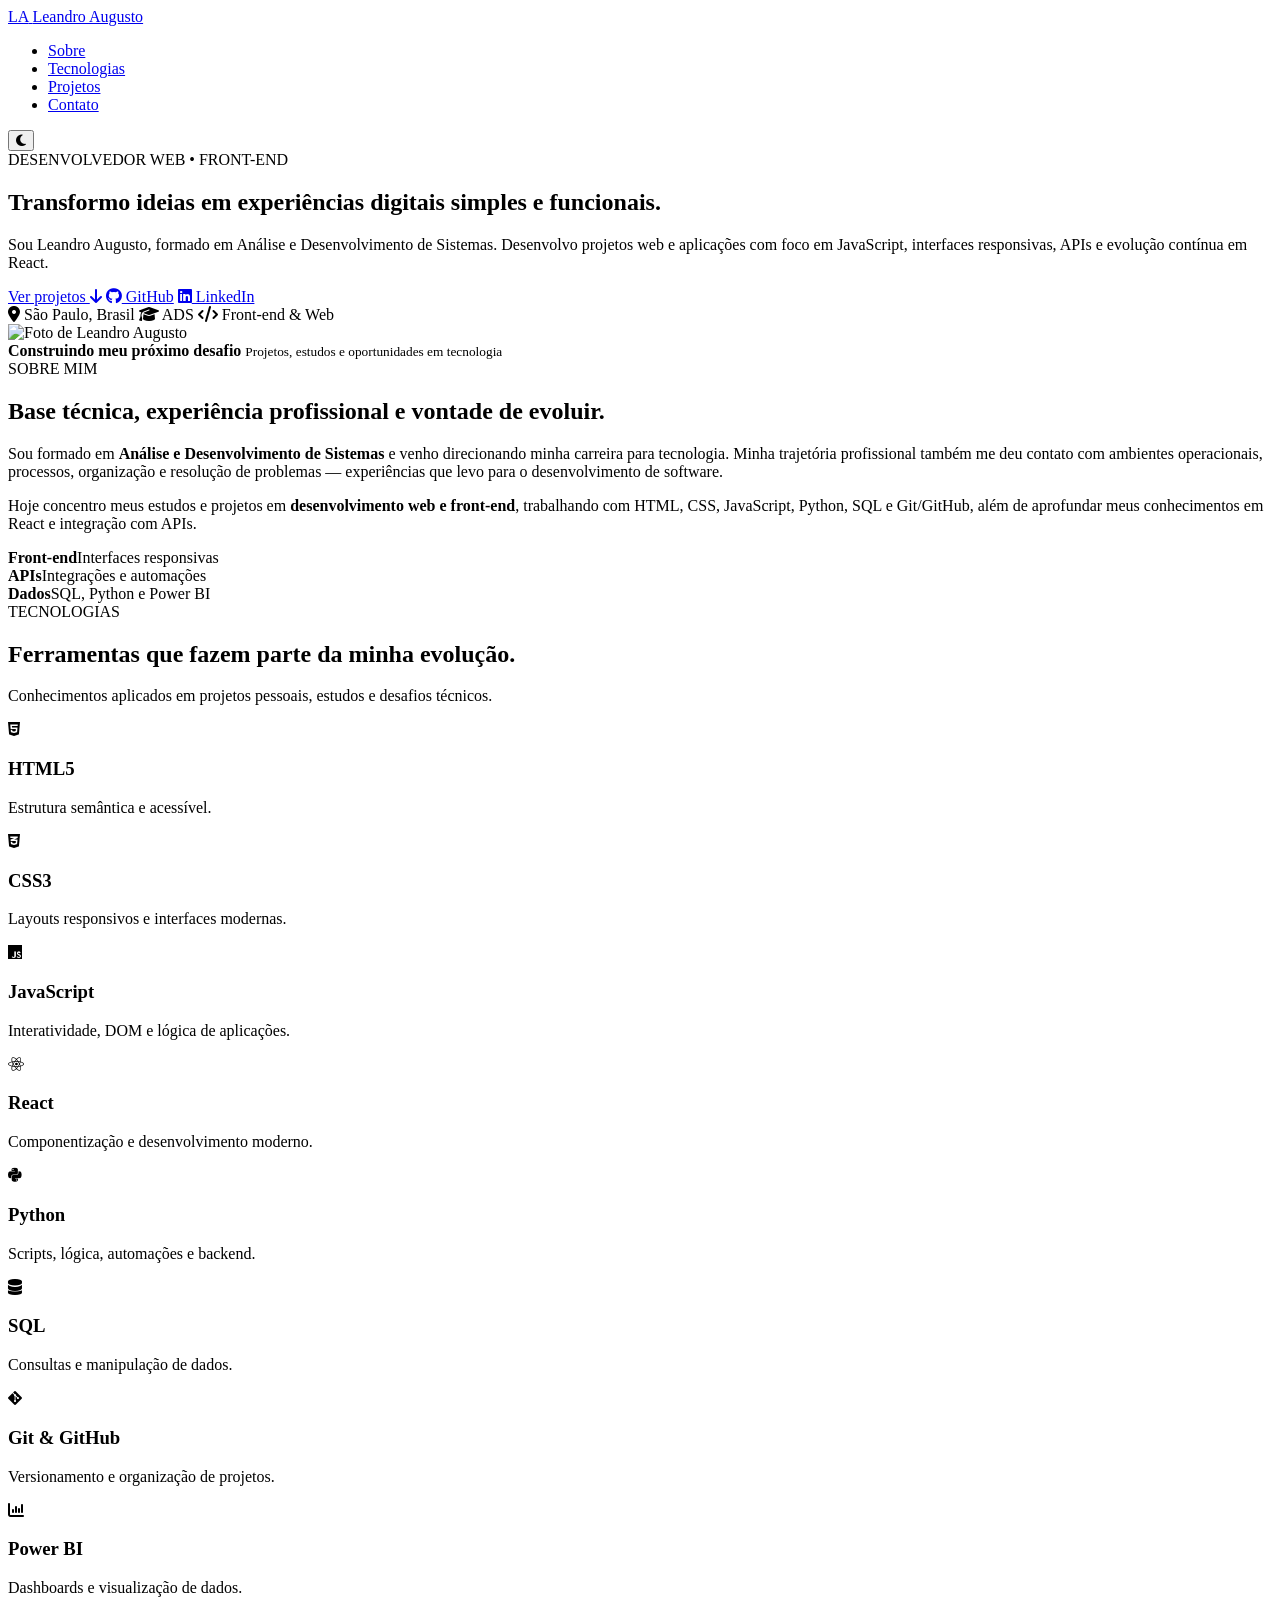
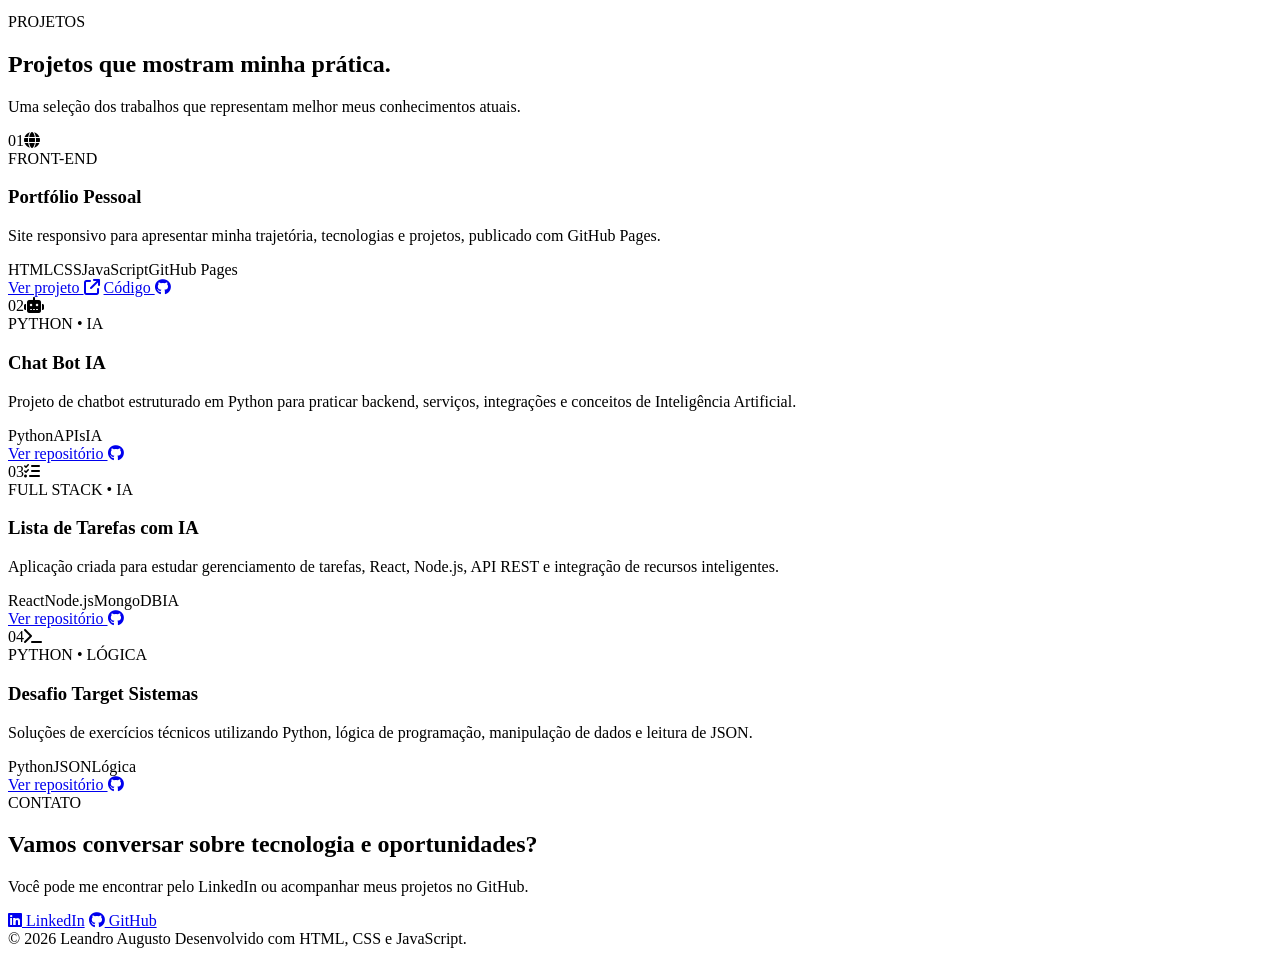
==== index.html @ dee114a9 "feat: moderniza estrutura do portfolio" ====
<!DOCTYPE html>
<html lang="pt-BR">
<head>
    <meta charset="UTF-8">
    <meta name="viewport" content="width=device-width, initial-scale=1.0">
    <meta name="description" content="Portfólio de Leandro Augusto, desenvolvedor web com foco em Front-end, JavaScript, React, Python e SQL.">
    <title>Leandro Augusto | Desenvolvedor Front-end</title>
    <link rel="preconnect" href="https://fonts.googleapis.com">
    <link rel="preconnect" href="https://fonts.gstatic.com" crossorigin>
    <link href="https://fonts.googleapis.com/css2?family=Inter:wght@400;500;600;700;800&display=swap" rel="stylesheet">
    <link rel="stylesheet" href="https://cdnjs.cloudflare.com/ajax/libs/font-awesome/6.5.2/css/all.min.css">
    <link rel="stylesheet" href="css/style.css">
</head>
<body>
    <header class="site-header">
        <div class="container nav-container">
            <a class="brand" href="#inicio" aria-label="Ir para o início">
                <span class="brand-mark">LA</span>
                <span>Leandro Augusto</span>
            </a>

            <nav aria-label="Navegação principal">
                <ul class="nav-links">
                    <li><a href="#sobre">Sobre</a></li>
                    <li><a href="#skills">Tecnologias</a></li>
                    <li><a href="#projetos">Projetos</a></li>
                    <li><a href="#contato">Contato</a></li>
                </ul>
            </nav>

            <button id="theme-toggle" class="icon-button" aria-label="Alternar tema">
                <i class="fa-solid fa-moon"></i>
            </button>
        </div>
    </header>

    <main>
        <section id="inicio" class="hero section">
            <div class="container hero-grid">
                <div class="hero-copy reveal">
                    <span class="eyebrow">DESENVOLVEDOR WEB • FRONT-END</span>
                    <h1>Transformo ideias em <span>experiências digitais</span> simples e funcionais.</h1>
                    <p class="hero-description">
                        Sou Leandro Augusto, formado em Análise e Desenvolvimento de Sistemas. Desenvolvo projetos web e aplicações com foco em JavaScript, interfaces responsivas, APIs e evolução contínua em React.
                    </p>

                    <div class="hero-actions">
                        <a class="btn btn-primary" href="#projetos">Ver projetos <i class="fa-solid fa-arrow-down"></i></a>
                        <a class="btn btn-secondary" href="https://github.com/Lehguto12" target="_blank" rel="noopener noreferrer"><i class="fa-brands fa-github"></i> GitHub</a>
                        <a class="btn btn-secondary" href="https://www.linkedin.com/in/leandro-augusto-lml1027" target="_blank" rel="noopener noreferrer"><i class="fa-brands fa-linkedin"></i> LinkedIn</a>
                    </div>

                    <div class="hero-meta">
                        <span><i class="fa-solid fa-location-dot"></i> São Paulo, Brasil</span>
                        <span><i class="fa-solid fa-graduation-cap"></i> ADS</span>
                        <span><i class="fa-solid fa-code"></i> Front-end & Web</span>
                    </div>
                </div>

                <div class="hero-visual reveal">
                    <div class="profile-shell">
                        <img src="images/Perfil 2.jpg" alt="Foto de Leandro Augusto" class="profile-photo">
                        <div class="status-card">
                            <span class="status-dot"></span>
                            <div>
                                <strong>Construindo meu próximo desafio</strong>
                                <small>Projetos, estudos e oportunidades em tecnologia</small>
                            </div>
                        </div>
                    </div>
                </div>
            </div>
        </section>

        <section id="sobre" class="section section-soft">
            <div class="container about-grid">
                <div class="section-heading reveal">
                    <span class="eyebrow">SOBRE MIM</span>
                    <h2>Base técnica, experiência profissional e vontade de evoluir.</h2>
                </div>
                <div class="about-copy reveal">
                    <p>
                        Sou formado em <strong>Análise e Desenvolvimento de Sistemas</strong> e venho direcionando minha carreira para tecnologia. Minha trajetória profissional também me deu contato com ambientes operacionais, processos, organização e resolução de problemas — experiências que levo para o desenvolvimento de software.
                    </p>
                    <p>
                        Hoje concentro meus estudos e projetos em <strong>desenvolvimento web e front-end</strong>, trabalhando com HTML, CSS, JavaScript, Python, SQL e Git/GitHub, além de aprofundar meus conhecimentos em React e integração com APIs.
                    </p>
                    <div class="about-highlights">
                        <div><strong>Front-end</strong><span>Interfaces responsivas</span></div>
                        <div><strong>APIs</strong><span>Integrações e automações</span></div>
                        <div><strong>Dados</strong><span>SQL, Python e Power BI</span></div>
                    </div>
                </div>
            </div>
        </section>

        <section id="skills" class="section">
            <div class="container">
                <div class="section-heading centered reveal">
                    <span class="eyebrow">TECNOLOGIAS</span>
                    <h2>Ferramentas que fazem parte da minha evolução.</h2>
                    <p>Conhecimentos aplicados em projetos pessoais, estudos e desafios técnicos.</p>
                </div>

                <div class="skills-grid">
                    <article class="skill-card reveal"><i class="fa-brands fa-html5"></i><h3>HTML5</h3><p>Estrutura semântica e acessível.</p></article>
                    <article class="skill-card reveal"><i class="fa-brands fa-css3-alt"></i><h3>CSS3</h3><p>Layouts responsivos e interfaces modernas.</p></article>
                    <article class="skill-card reveal"><i class="fa-brands fa-js"></i><h3>JavaScript</h3><p>Interatividade, DOM e lógica de aplicações.</p></article>
                    <article class="skill-card reveal"><i class="fa-brands fa-react"></i><h3>React</h3><p>Componentização e desenvolvimento moderno.</p></article>
                    <article class="skill-card reveal"><i class="fa-brands fa-python"></i><h3>Python</h3><p>Scripts, lógica, automações e backend.</p></article>
                    <article class="skill-card reveal"><i class="fa-solid fa-database"></i><h3>SQL</h3><p>Consultas e manipulação de dados.</p></article>
                    <article class="skill-card reveal"><i class="fa-brands fa-git-alt"></i><h3>Git & GitHub</h3><p>Versionamento e organização de projetos.</p></article>
                    <article class="skill-card reveal"><i class="fa-solid fa-chart-column"></i><h3>Power BI</h3><p>Dashboards e visualização de dados.</p></article>
                </div>
            </div>
        </section>

        <section id="projetos" class="section section-soft">
            <div class="container">
                <div class="section-heading reveal">
                    <span class="eyebrow">PROJETOS</span>
                    <h2>Projetos que mostram minha prática.</h2>
                    <p>Uma seleção dos trabalhos que representam melhor meus conhecimentos atuais.</p>
                </div>

                <div class="projects-grid">
                    <article class="project-card featured reveal">
                        <div class="project-topline"><span>01</span><i class="fa-solid fa-globe"></i></div>
                        <div class="project-body">
                            <span class="project-type">FRONT-END</span>
                            <h3>Portfólio Pessoal</h3>
                            <p>Site responsivo para apresentar minha trajetória, tecnologias e projetos, publicado com GitHub Pages.</p>
                            <div class="tags"><span>HTML</span><span>CSS</span><span>JavaScript</span><span>GitHub Pages</span></div>
                            <div class="project-links">
                                <a href="https://lehguto12.github.io/" target="_blank" rel="noopener noreferrer">Ver projeto <i class="fa-solid fa-arrow-up-right-from-square"></i></a>
                                <a href="https://github.com/Lehguto12/lehguto12.github.io" target="_blank" rel="noopener noreferrer">Código <i class="fa-brands fa-github"></i></a>
                            </div>
                        </div>
                    </article>

                    <article class="project-card reveal">
                        <div class="project-topline"><span>02</span><i class="fa-solid fa-robot"></i></div>
                        <div class="project-body">
                            <span class="project-type">PYTHON • IA</span>
                            <h3>Chat Bot IA</h3>
                            <p>Projeto de chatbot estruturado em Python para praticar backend, serviços, integrações e conceitos de Inteligência Artificial.</p>
                            <div class="tags"><span>Python</span><span>APIs</span><span>IA</span></div>
                            <div class="project-links">
                                <a href="https://github.com/Lehguto12/Chat-Bot-IA" target="_blank" rel="noopener noreferrer">Ver repositório <i class="fa-brands fa-github"></i></a>
                            </div>
                        </div>
                    </article>

                    <article class="project-card reveal">
                        <div class="project-topline"><span>03</span><i class="fa-solid fa-list-check"></i></div>
                        <div class="project-body">
                            <span class="project-type">FULL STACK • IA</span>
                            <h3>Lista de Tarefas com IA</h3>
                            <p>Aplicação criada para estudar gerenciamento de tarefas, React, Node.js, API REST e integração de recursos inteligentes.</p>
                            <div class="tags"><span>React</span><span>Node.js</span><span>MongoDB</span><span>IA</span></div>
                            <div class="project-links">
                                <a href="https://github.com/Lehguto12/Lista-de-tarefas-IA" target="_blank" rel="noopener noreferrer">Ver repositório <i class="fa-brands fa-github"></i></a>
                            </div>
                        </div>
                    </article>

                    <article class="project-card reveal">
                        <div class="project-topline"><span>04</span><i class="fa-solid fa-terminal"></i></div>
                        <div class="project-body">
                            <span class="project-type">PYTHON • LÓGICA</span>
                            <h3>Desafio Target Sistemas</h3>
                            <p>Soluções de exercícios técnicos utilizando Python, lógica de programação, manipulação de dados e leitura de JSON.</p>
                            <div class="tags"><span>Python</span><span>JSON</span><span>Lógica</span></div>
                            <div class="project-links">
                                <a href="https://github.com/Lehguto12/Target-Sistemas" target="_blank" rel="noopener noreferrer">Ver repositório <i class="fa-brands fa-github"></i></a>
                            </div>
                        </div>
                    </article>
                </div>
            </div>
        </section>

        <section id="contato" class="section contact-section">
            <div class="container contact-card reveal">
                <div>
                    <span class="eyebrow">CONTATO</span>
                    <h2>Vamos conversar sobre tecnologia e oportunidades?</h2>
                    <p>Você pode me encontrar pelo LinkedIn ou acompanhar meus projetos no GitHub.</p>
                </div>
                <div class="contact-actions">
                    <a class="btn btn-primary" href="https://www.linkedin.com/in/leandro-augusto-lml1027" target="_blank" rel="noopener noreferrer"><i class="fa-brands fa-linkedin"></i> LinkedIn</a>
                    <a class="btn btn-secondary dark-border" href="https://github.com/Lehguto12" target="_blank" rel="noopener noreferrer"><i class="fa-brands fa-github"></i> GitHub</a>
                </div>
            </div>
        </section>
    </main>

    <footer>
        <div class="container footer-content">
            <span>© 2026 Leandro Augusto</span>
            <span>Desenvolvido com HTML, CSS e JavaScript.</span>
        </div>
    </footer>

    <script src="js/theme.js"></script>
    <script src="js/script.js"></script>
</body>
</html>
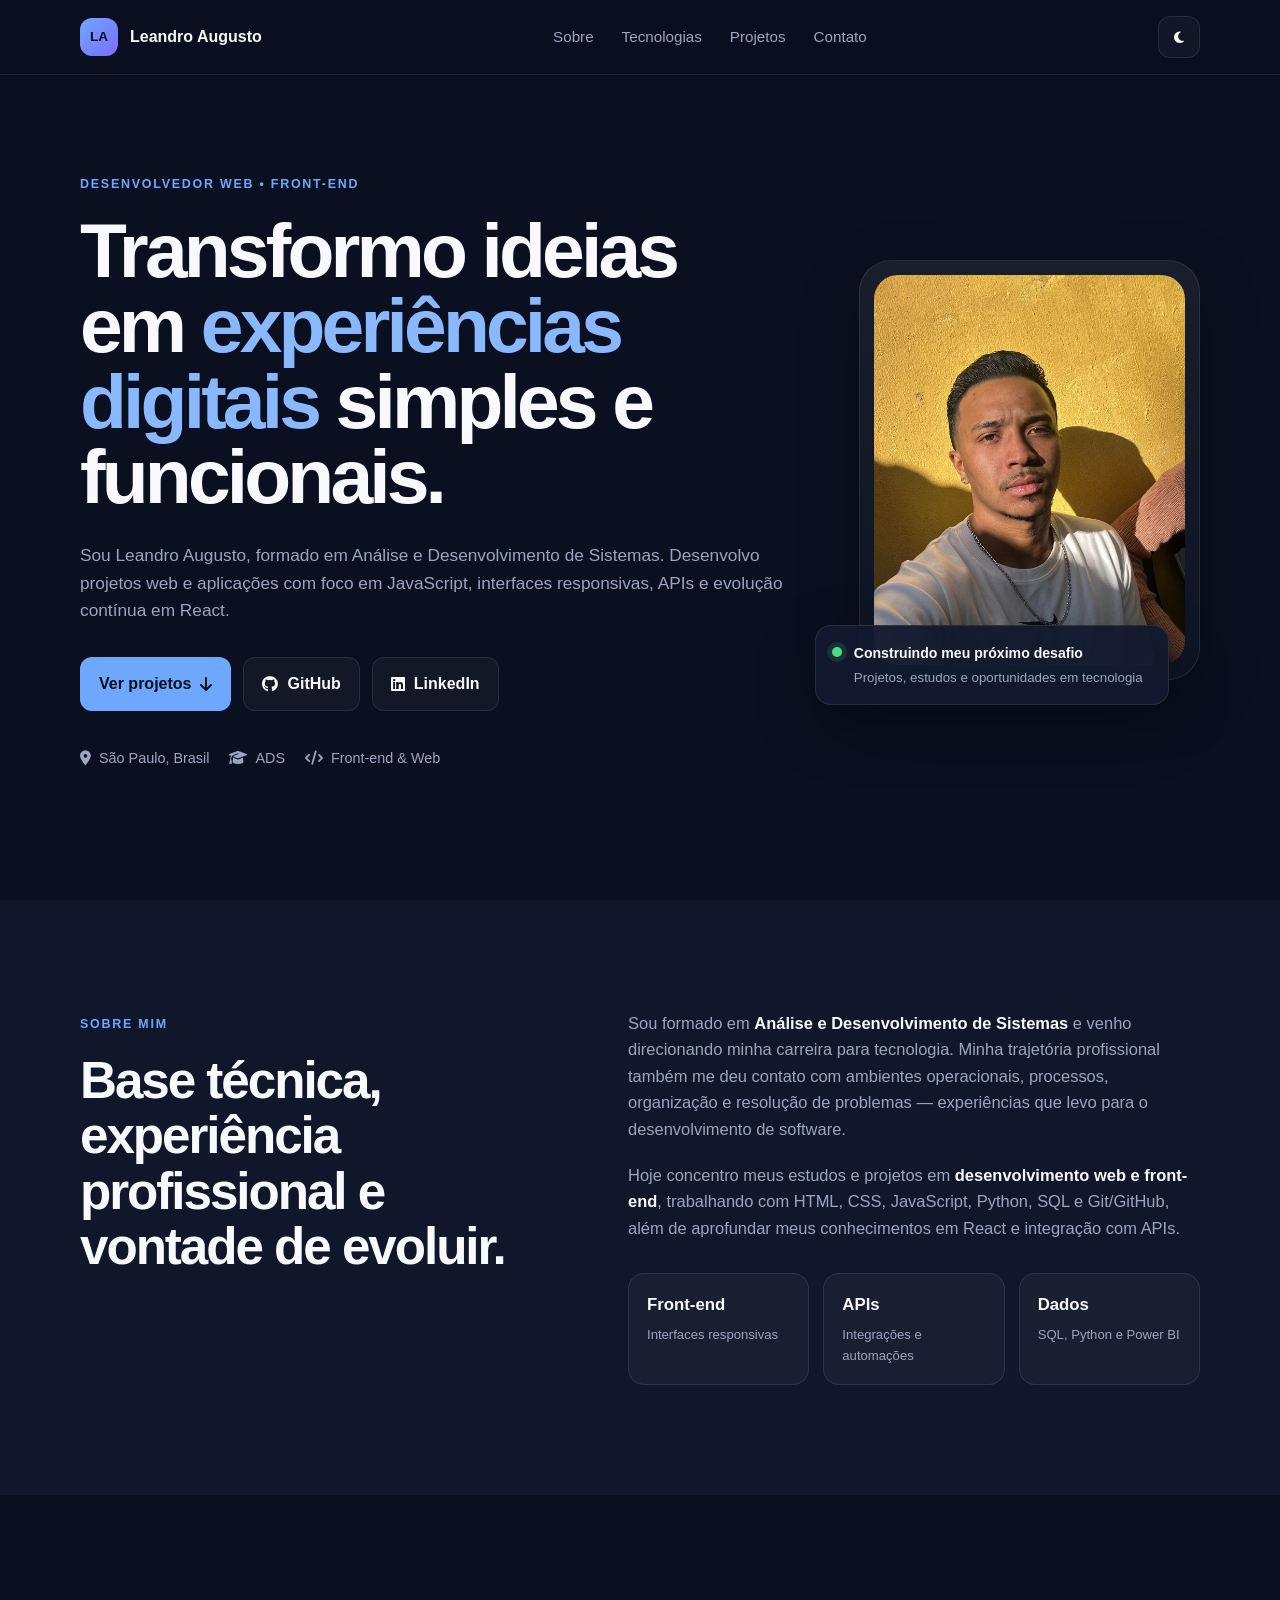
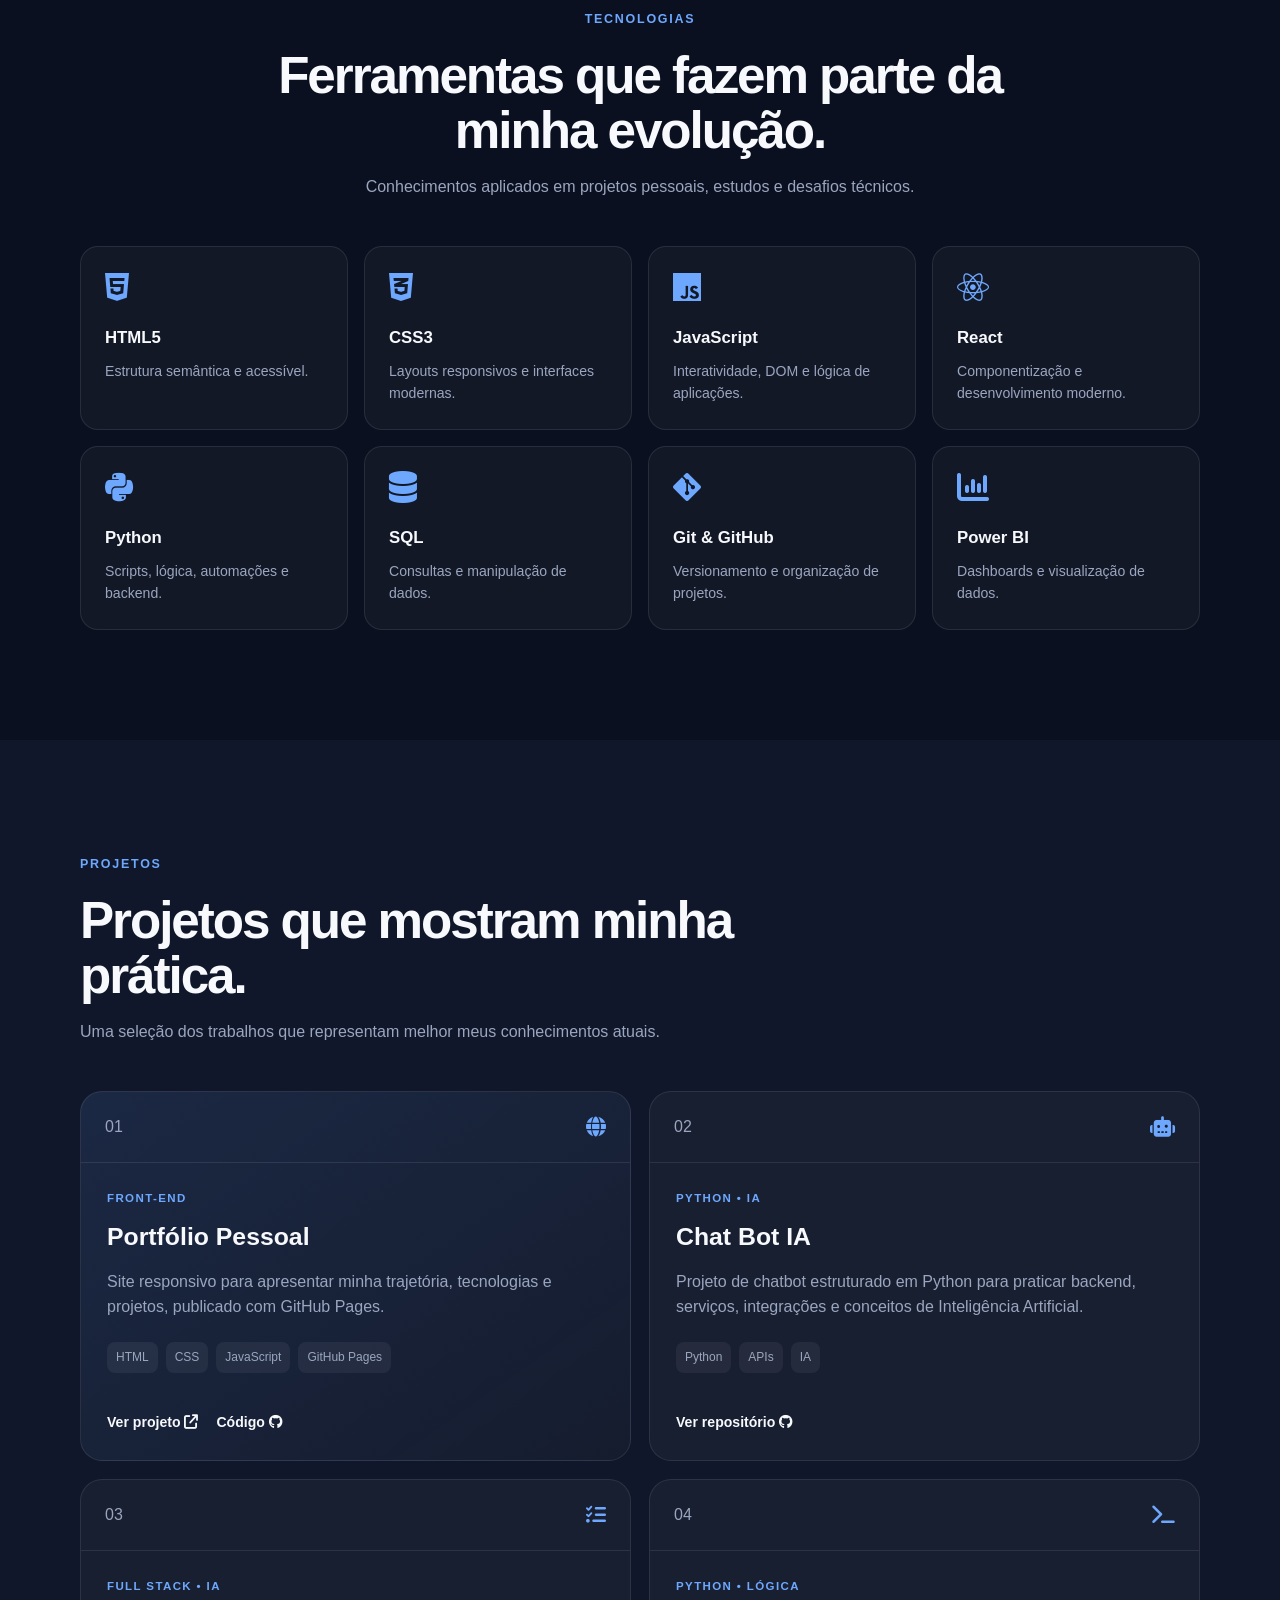
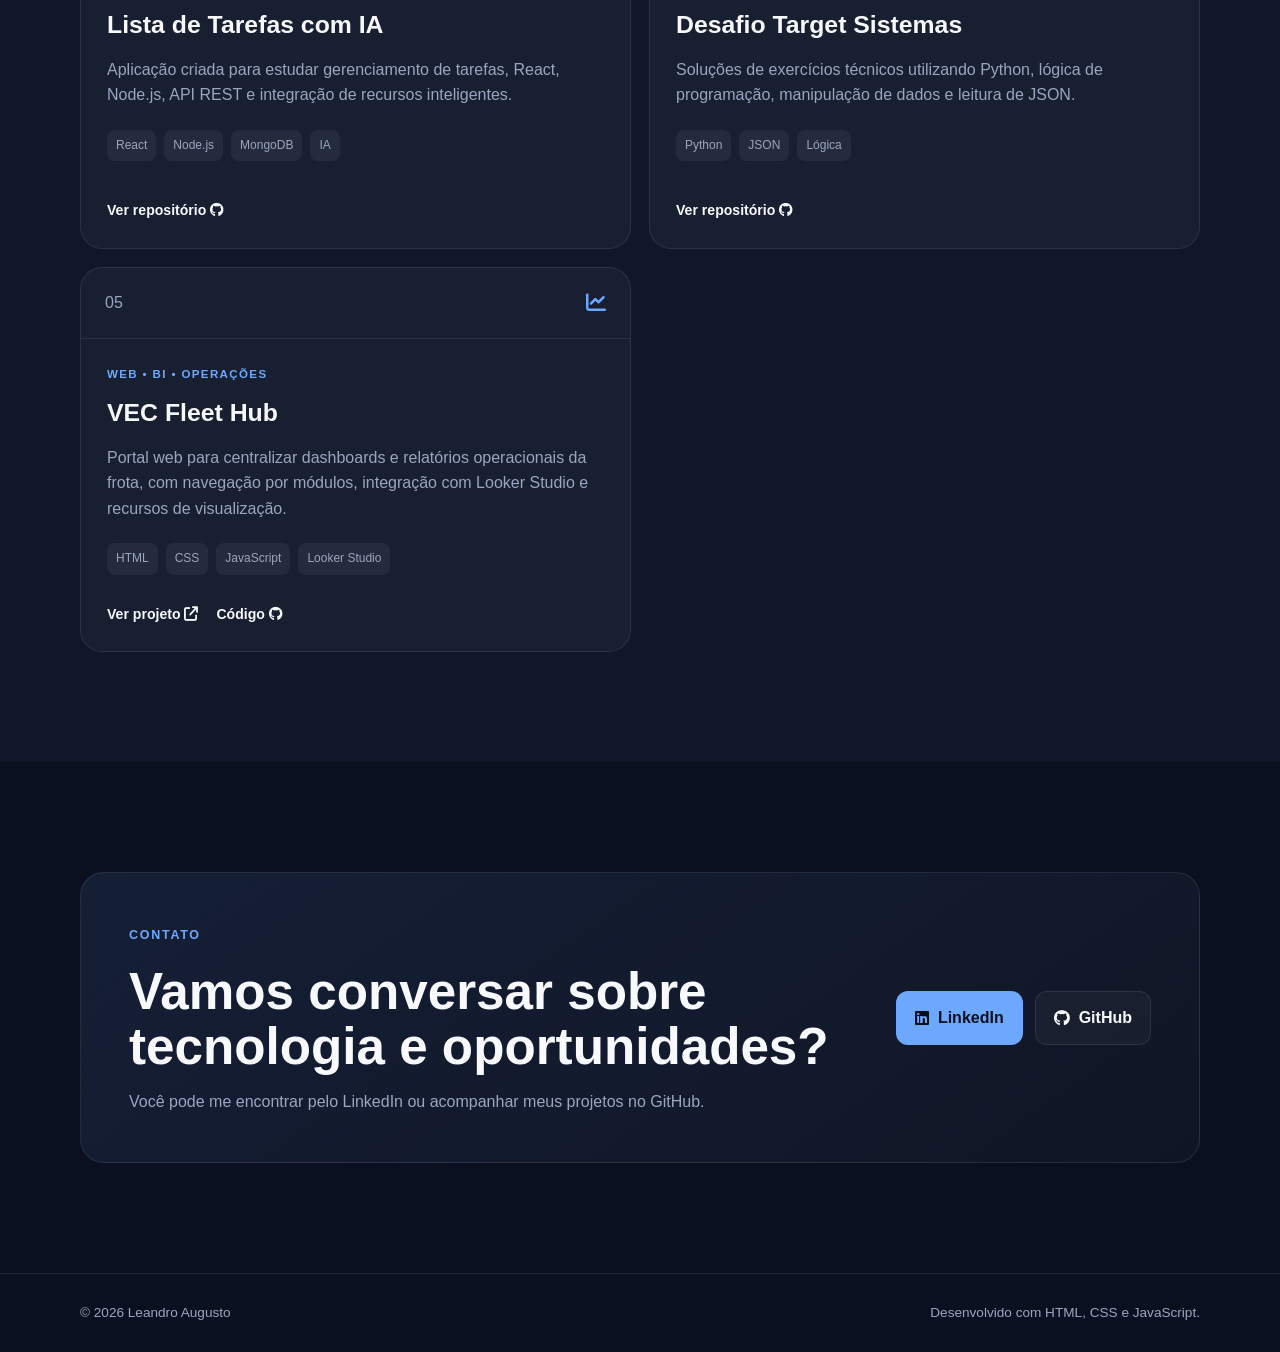
==== commit 1f7576bb: "Adicionar projeto VEC Fleet ao portfólio" ====
--- a/index.html
+++ b/index.html
@@ -176,6 +176,20 @@
                             </div>
                         </div>
                     </article>
+                                        <article class="project-card reveal">
+                        <div class="project-topline"><span>05</span><i class="fa-solid fa-chart-line"></i></div>
+                        <div class="project-body">
+                            <span class="project-type">WEB • BI • OPERAÇÕES</span>
+                            <h3>VEC Fleet Hub</h3>
+                            <p>Portal web para centralizar dashboards e relatórios operacionais da frota, com navegação por módulos, integração com Looker Studio e recursos de visualização.</p>
+                            <div class="tags"><span>HTML</span><span>CSS</span><span>JavaScript</span><span>Looker Studio</span></div>
+                            <div class="project-links">
+                                <a href="https://lehguto12.github.io/portal-vec-fleet/" target="_blank" rel="noopener noreferrer">Ver projeto <i class="fa-solid fa-arrow-up-right-from-square"></i></a>
+                                <a href="https://github.com/Lehguto12/portal-vec-fleet" target="_blank" rel="noopener noreferrer">Código <i class="fa-brands fa-github"></i></a>
+                            </div>
+                        </div>
+                    </article>
+
                 </div>
             </div>
         </section>
--- a/css/style.css
+++ b/css/style.css
@@ -0,0 +1,169 @@
+:root {
+    --bg: #0b1020;
+    --surface: #121a2f;
+    --surface-soft: #10172a;
+    --text: #f7f9fc;
+    --muted: #9aa6bf;
+    --line: rgba(255,255,255,.09);
+    --accent: #6ea8fe;
+    --accent-strong: #8ab8ff;
+    --card: rgba(255,255,255,.035);
+    --shadow: 0 20px 60px rgba(0,0,0,.28);
+}
+
+* { box-sizing: border-box; margin: 0; padding: 0; }
+html { scroll-behavior: smooth; }
+body {
+    font-family: 'Inter', sans-serif;
+    background: var(--bg);
+    color: var(--text);
+    line-height: 1.6;
+    transition: background .3s ease, color .3s ease;
+}
+a { color: inherit; }
+img { max-width: 100%; display: block; }
+.container { width: min(1120px, calc(100% - 40px)); margin: 0 auto; }
+.section { padding: 110px 0; }
+.section-soft { background: var(--surface-soft); }
+
+.site-header {
+    position: fixed;
+    inset: 0 0 auto 0;
+    z-index: 1000;
+    background: rgba(11,16,32,.72);
+    backdrop-filter: blur(18px);
+    border-bottom: 1px solid var(--line);
+}
+.nav-container { height: 74px; display: flex; align-items: center; justify-content: space-between; gap: 24px; }
+.brand { display: inline-flex; align-items: center; gap: 12px; text-decoration: none; font-weight: 700; }
+.brand-mark {
+    display: grid; place-items: center; width: 38px; height: 38px;
+    border-radius: 12px; background: linear-gradient(135deg, var(--accent), #7c6cff);
+    color: #08101d; font-size: .85rem; font-weight: 800;
+}
+.nav-links { list-style: none; display: flex; gap: 28px; }
+.nav-links a { text-decoration: none; color: var(--muted); font-size: .95rem; transition: color .2s ease; }
+.nav-links a:hover { color: var(--text); }
+.icon-button {
+    width: 42px; height: 42px; border-radius: 12px; border: 1px solid var(--line);
+    background: var(--card); color: var(--text); cursor: pointer;
+}
+
+.hero { min-height: 100vh; display: flex; align-items: center; padding-top: 150px; }
+.hero-grid { display: grid; grid-template-columns: 1.35fr .65fr; align-items: center; gap: 70px; }
+.eyebrow { display: inline-block; margin-bottom: 18px; color: var(--accent); font-size: .78rem; font-weight: 800; letter-spacing: .14em; }
+.hero h1 { font-size: clamp(3rem, 6vw, 5.6rem); line-height: .98; letter-spacing: -.05em; max-width: 850px; }
+.hero h1 span { color: var(--accent-strong); }
+.hero-description { max-width: 720px; margin-top: 28px; color: var(--muted); font-size: 1.08rem; }
+.hero-actions { display: flex; flex-wrap: wrap; gap: 12px; margin-top: 32px; }
+.btn {
+    display: inline-flex; align-items: center; justify-content: center; gap: 9px;
+    padding: 13px 18px; border-radius: 12px; text-decoration: none; font-weight: 700;
+    border: 1px solid transparent; transition: transform .2s ease, border-color .2s ease, background .2s ease;
+}
+.btn:hover { transform: translateY(-2px); }
+.btn-primary { background: var(--accent); color: #08101d; }
+.btn-secondary { background: var(--card); border-color: var(--line); color: var(--text); }
+.hero-meta { display: flex; flex-wrap: wrap; gap: 20px; margin-top: 36px; color: var(--muted); font-size: .9rem; }
+.hero-meta span { display: inline-flex; gap: 8px; align-items: center; }
+
+.profile-shell {
+    position: relative; max-width: 360px; margin-left: auto; padding: 14px;
+    border: 1px solid var(--line); border-radius: 32px; background: linear-gradient(180deg, rgba(255,255,255,.06), rgba(255,255,255,.02));
+    box-shadow: var(--shadow);
+}
+.profile-photo { width: 100%; aspect-ratio: 4/5; object-fit: cover; object-position: 50% 20%; border-radius: 24px; }
+.status-card {
+    position: absolute; left: -45px; right: 30px; bottom: -26px;
+    display: flex; align-items: flex-start; gap: 12px; padding: 16px;
+    border: 1px solid var(--line); border-radius: 16px; background: rgba(18,26,47,.95); box-shadow: var(--shadow);
+}
+.status-card strong { display: block; font-size: .88rem; }
+.status-card small { display: block; color: var(--muted); margin-top: 4px; line-height: 1.4; }
+.status-dot { width: 10px; height: 10px; flex: 0 0 10px; border-radius: 50%; background: #4ade80; margin-top: 5px; box-shadow: 0 0 0 5px rgba(74,222,128,.12); }
+
+.section-heading { max-width: 760px; margin-bottom: 46px; }
+.section-heading.centered { text-align: center; margin-inline: auto; }
+.section-heading h2 { font-size: clamp(2rem, 4vw, 3.5rem); line-height: 1.08; letter-spacing: -.04em; }
+.section-heading p { margin-top: 16px; color: var(--muted); }
+.about-grid { display: grid; grid-template-columns: .9fr 1.1fr; gap: 80px; }
+.about-copy p { color: var(--muted); font-size: 1.03rem; margin-bottom: 20px; }
+.about-copy strong { color: var(--text); }
+.about-highlights { display: grid; grid-template-columns: repeat(3,1fr); gap: 14px; margin-top: 32px; }
+.about-highlights div { padding: 18px; border: 1px solid var(--line); border-radius: 16px; background: var(--card); }
+.about-highlights strong { display: block; font-size: 1.05rem; }
+.about-highlights span { display: block; color: var(--muted); font-size: .82rem; margin-top: 5px; }
+
+.skills-grid { display: grid; grid-template-columns: repeat(4,1fr); gap: 16px; }
+.skill-card { padding: 24px; border: 1px solid var(--line); border-radius: 18px; background: var(--card); transition: transform .2s ease, border-color .2s ease; }
+.skill-card:hover { transform: translateY(-5px); border-color: rgba(110,168,254,.45); }
+.skill-card i { font-size: 2rem; color: var(--accent); margin-bottom: 22px; }
+.skill-card h3 { font-size: 1.05rem; }
+.skill-card p { color: var(--muted); font-size: .88rem; margin-top: 8px; }
+
+.projects-grid { display: grid; grid-template-columns: repeat(2,1fr); gap: 18px; }
+.project-card { border: 1px solid var(--line); border-radius: 22px; background: var(--card); overflow: hidden; min-height: 370px; display: flex; flex-direction: column; }
+.project-card.featured { background: linear-gradient(145deg, rgba(110,168,254,.12), rgba(255,255,255,.025)); }
+.project-topline { display: flex; justify-content: space-between; align-items: center; padding: 22px 24px; border-bottom: 1px solid var(--line); color: var(--muted); }
+.project-topline i { color: var(--accent); font-size: 1.25rem; }
+.project-body { padding: 26px; display: flex; flex-direction: column; flex: 1; }
+.project-type { color: var(--accent); font-size: .72rem; font-weight: 800; letter-spacing: .12em; }
+.project-card h3 { font-size: 1.55rem; margin-top: 10px; }
+.project-card p { color: var(--muted); margin-top: 12px; }
+.tags { display: flex; flex-wrap: wrap; gap: 8px; margin-top: 22px; }
+.tags span { padding: 6px 9px; border-radius: 8px; background: rgba(255,255,255,.055); color: var(--muted); font-size: .75rem; }
+.project-links { display: flex; gap: 18px; flex-wrap: wrap; margin-top: auto; padding-top: 28px; }
+.project-links a { text-decoration: none; font-size: .88rem; font-weight: 700; }
+.project-links a:hover { color: var(--accent); }
+
+.contact-card { display: flex; align-items: center; justify-content: space-between; gap: 40px; padding: 48px; border: 1px solid var(--line); border-radius: 24px; background: linear-gradient(145deg, rgba(110,168,254,.1), rgba(255,255,255,.025)); }
+.contact-card h2 { font-size: clamp(2rem, 4vw, 3.2rem); line-height: 1.08; max-width: 720px; }
+.contact-card p { color: var(--muted); margin-top: 14px; }
+.contact-actions { display: flex; gap: 12px; flex-wrap: wrap; flex: 0 0 auto; }
+.dark-border { border-color: var(--line); }
+footer { border-top: 1px solid var(--line); padding: 28px 0; color: var(--muted); font-size: .85rem; }
+.footer-content { display: flex; justify-content: space-between; gap: 20px; }
+
+.reveal { opacity: 0; transform: translateY(22px); transition: opacity .6s ease, transform .6s ease; }
+.reveal.visible { opacity: 1; transform: translateY(0); }
+
+body.light {
+    --bg: #f6f8fc;
+    --surface: #ffffff;
+    --surface-soft: #eef2f8;
+    --text: #0f172a;
+    --muted: #5b6474;
+    --line: rgba(15,23,42,.1);
+    --accent: #2563eb;
+    --accent-strong: #1d4ed8;
+    --card: rgba(255,255,255,.72);
+    --shadow: 0 20px 60px rgba(15,23,42,.12);
+}
+body.light .site-header { background: rgba(246,248,252,.82); }
+body.light .status-card { background: rgba(255,255,255,.96); }
+
+@media (max-width: 900px) {
+    .nav-links { display: none; }
+    .hero-grid, .about-grid { grid-template-columns: 1fr; }
+    .hero-visual { order: -1; }
+    .profile-shell { margin: 0; max-width: 300px; }
+    .status-card { left: 18px; right: -28px; }
+    .skills-grid { grid-template-columns: repeat(2,1fr); }
+    .projects-grid { grid-template-columns: 1fr; }
+    .contact-card { flex-direction: column; align-items: flex-start; }
+}
+
+@media (max-width: 600px) {
+    .container { width: min(100% - 28px, 1120px); }
+    .section { padding: 82px 0; }
+    .hero { padding-top: 120px; }
+    .hero h1 { font-size: 3rem; }
+    .brand span:last-child { display: none; }
+    .hero-actions .btn { width: 100%; }
+    .hero-meta { flex-direction: column; gap: 10px; }
+    .about-highlights, .skills-grid { grid-template-columns: 1fr; }
+    .contact-card { padding: 30px 22px; }
+    .contact-actions, .contact-actions .btn { width: 100%; }
+    .footer-content { flex-direction: column; }
+    .status-card { position: static; margin-top: 12px; }
+}
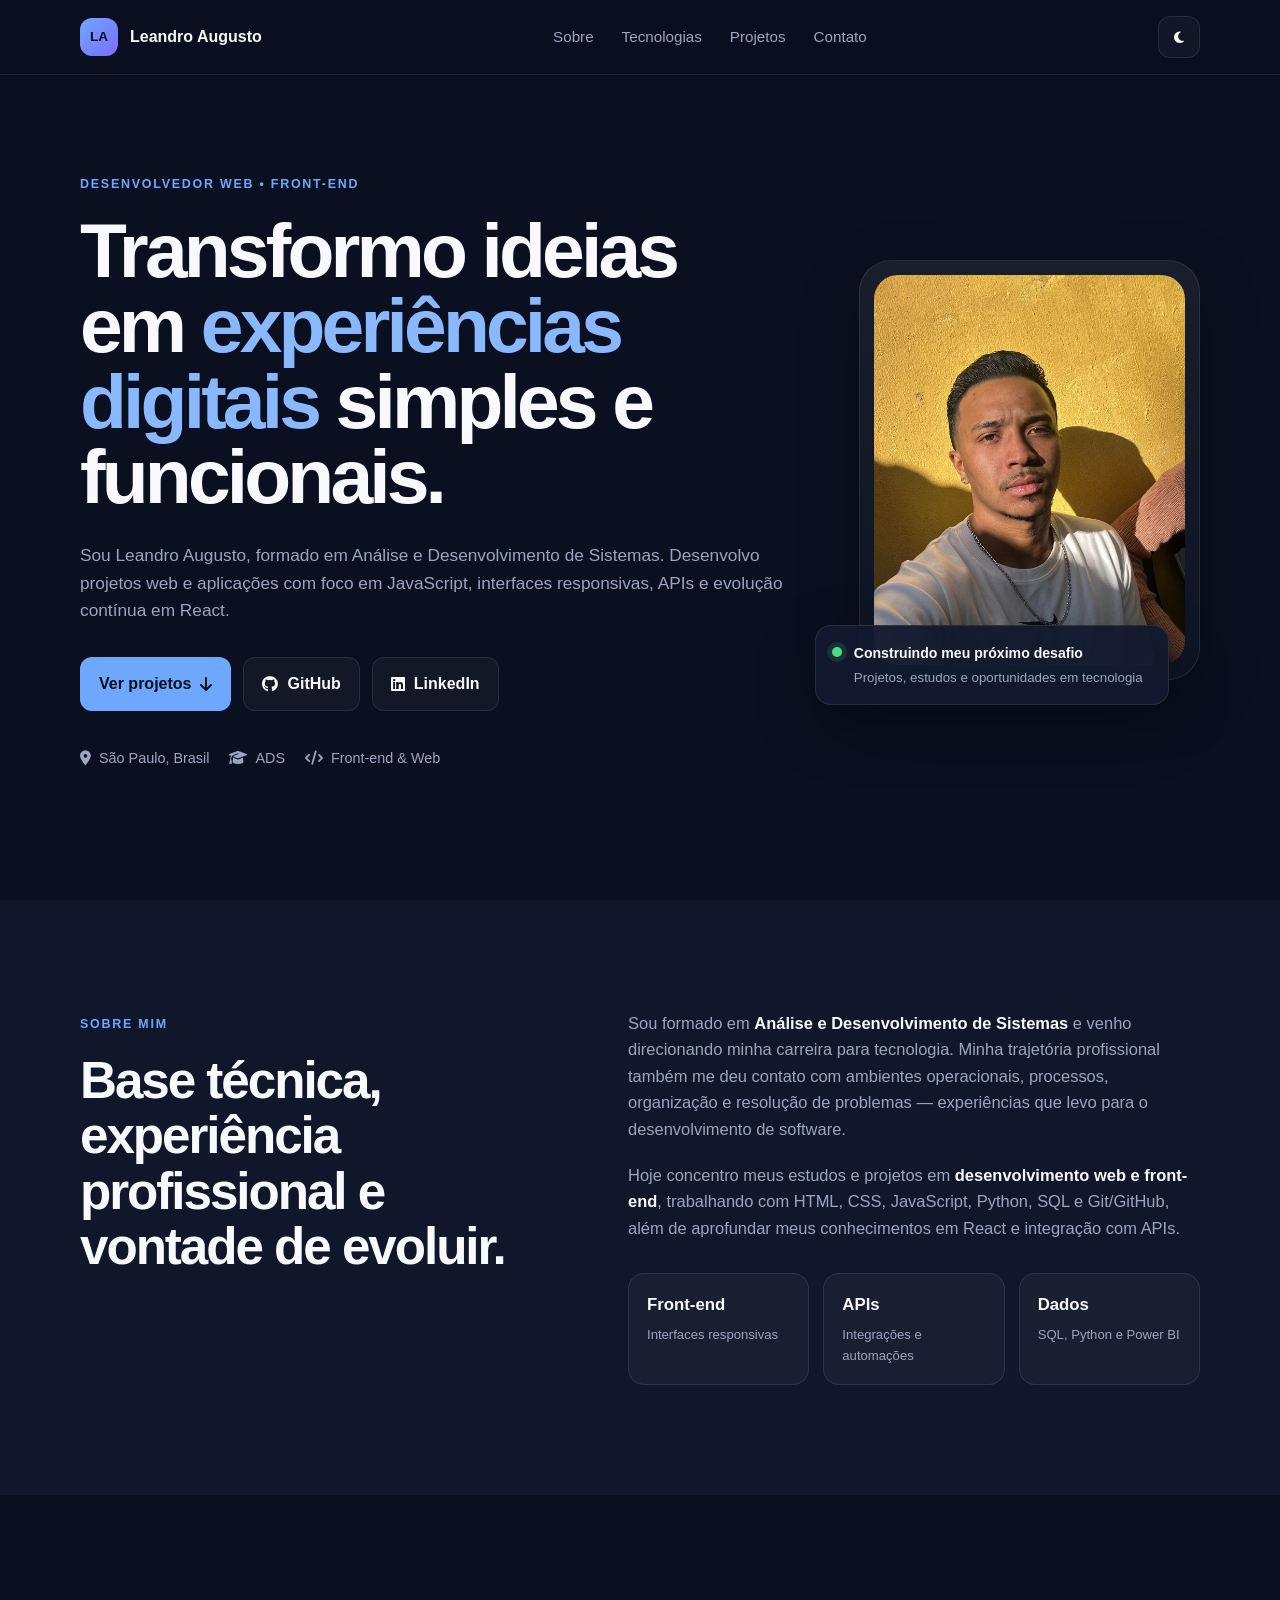
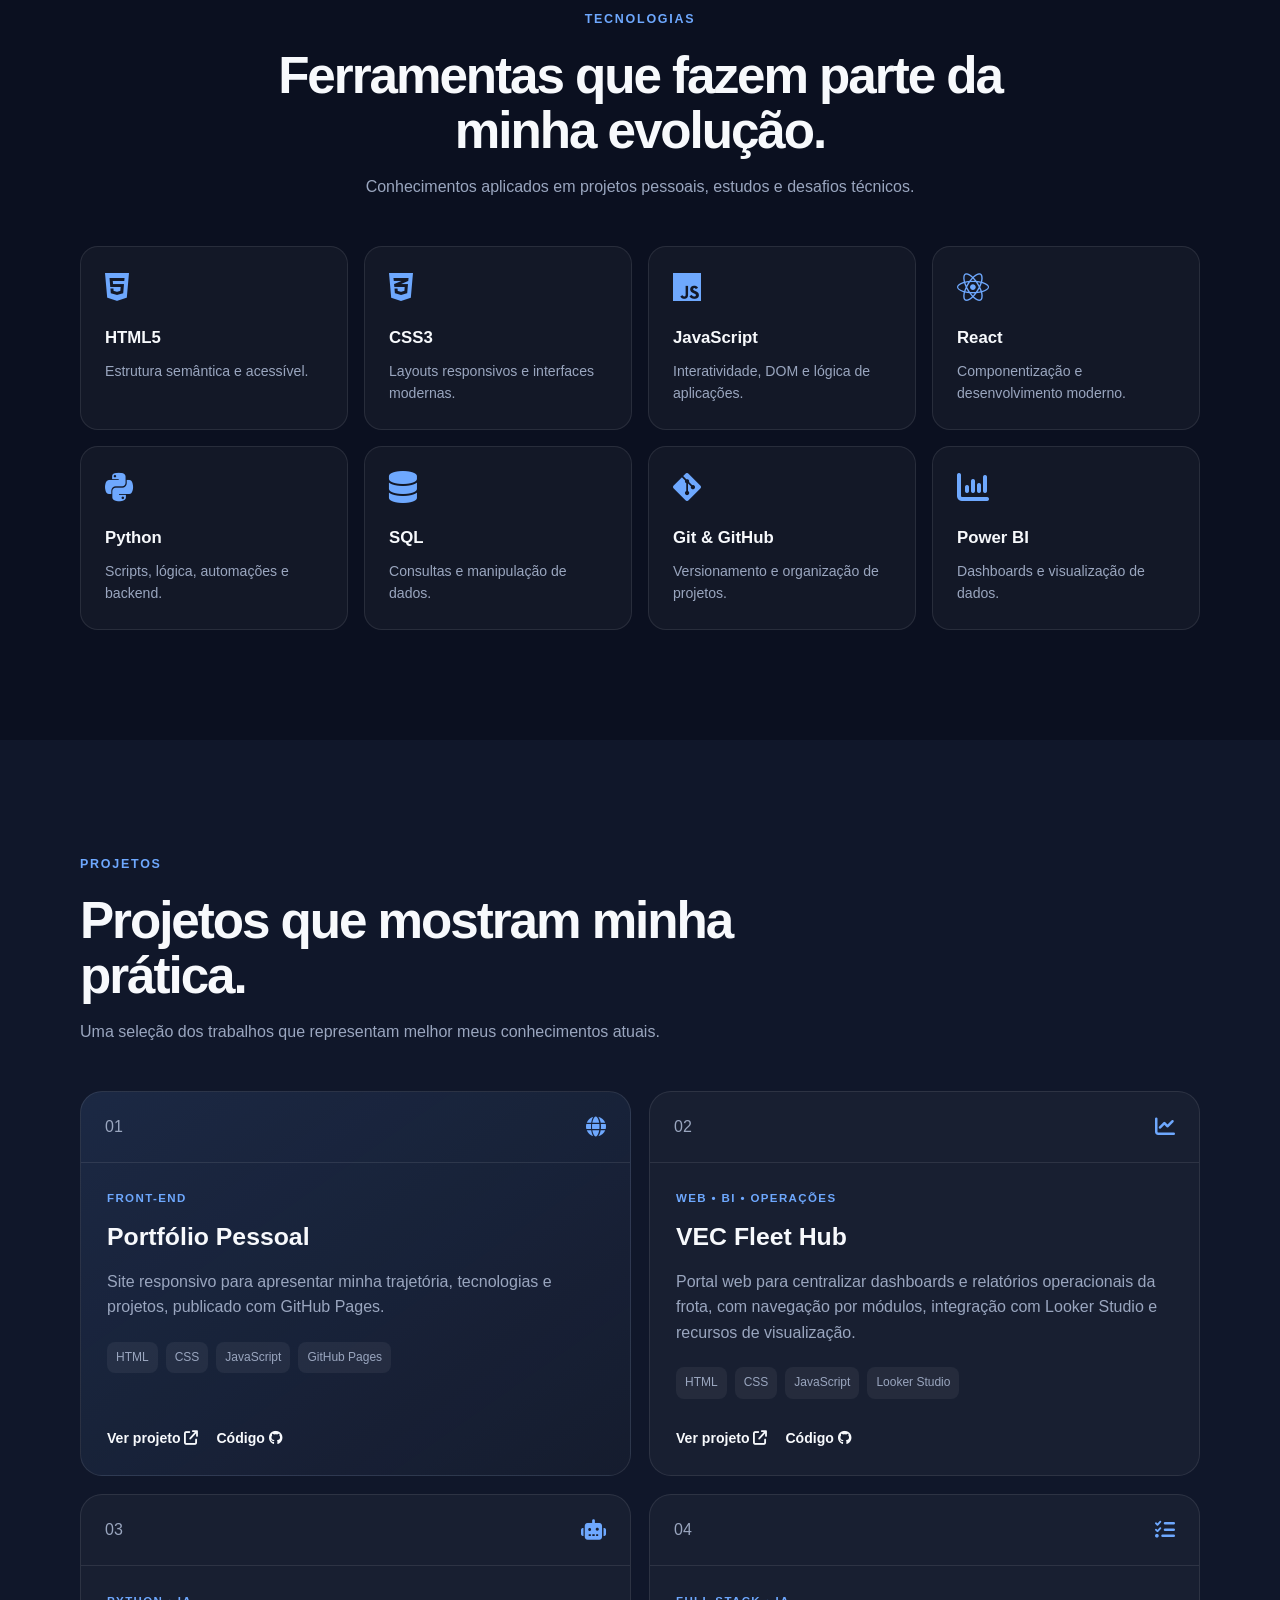
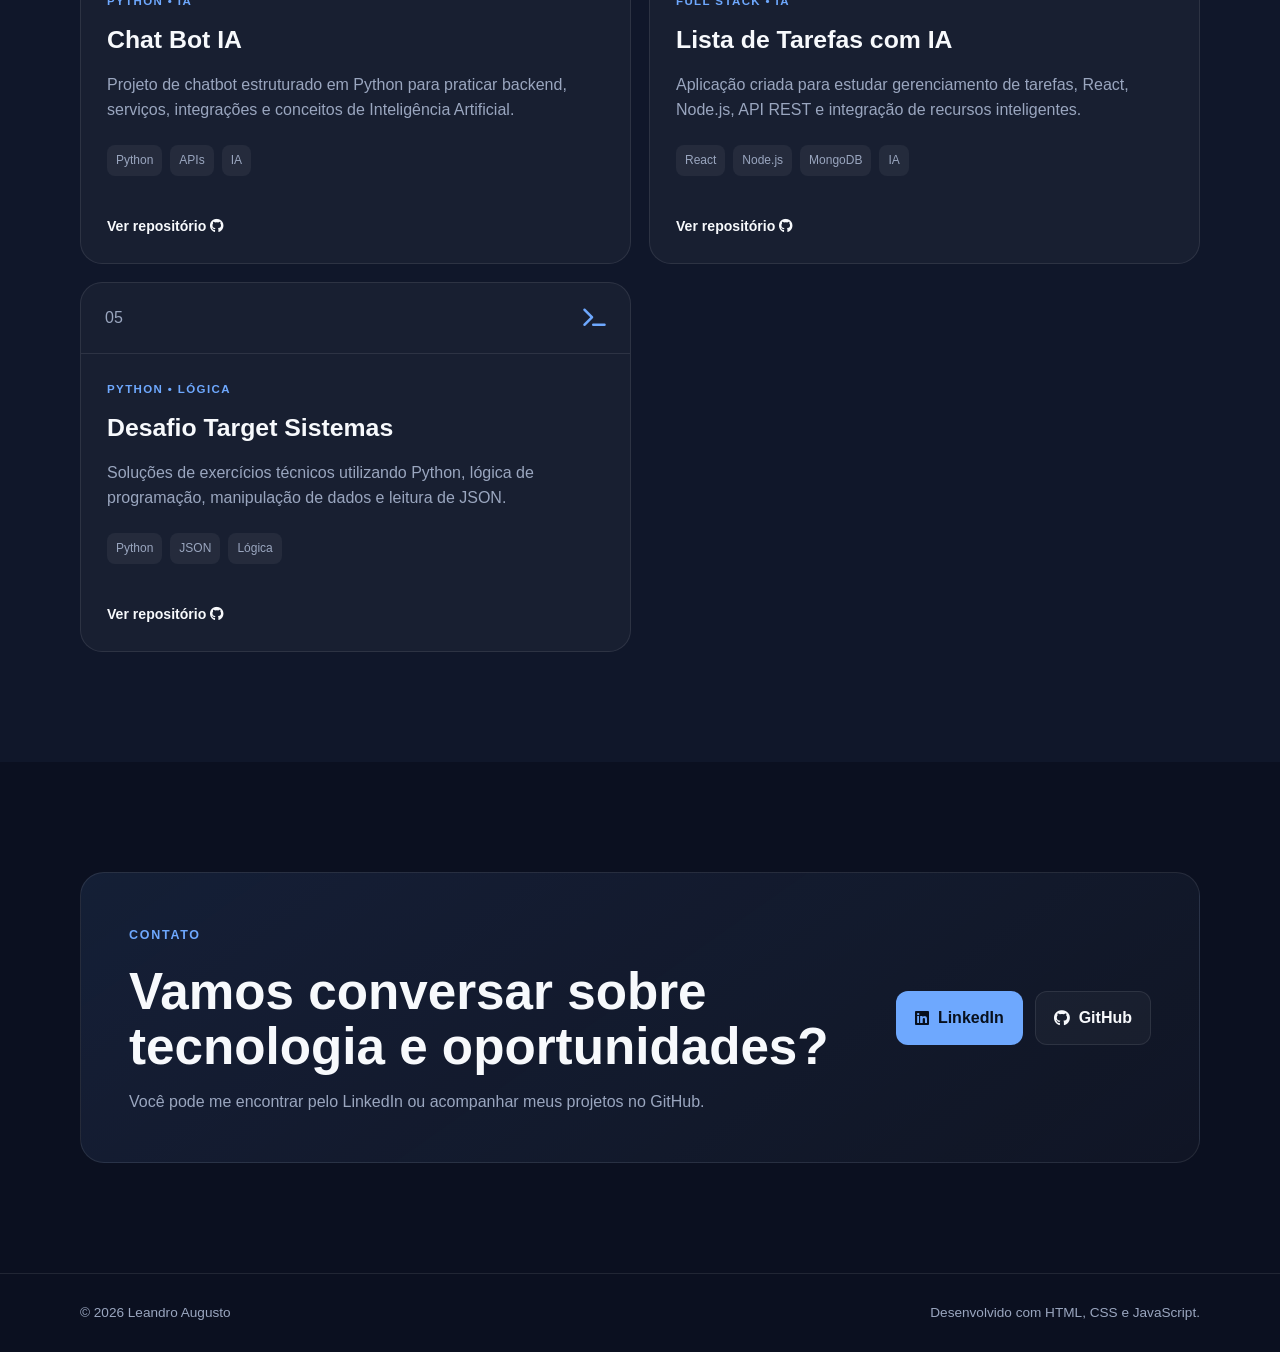
==== commit 2bfd00ee: "Reorganiza VEC Fleet Hub para segundo projeto" ====
--- a/index.html
+++ b/index.html
@@ -18,7 +18,6 @@
                 <span class="brand-mark">LA</span>
                 <span>Leandro Augusto</span>
             </a>
-
             <nav aria-label="Navegação principal">
                 <ul class="nav-links">
                     <li><a href="#sobre">Sobre</a></li>
@@ -27,51 +26,38 @@
                     <li><a href="#contato">Contato</a></li>
                 </ul>
             </nav>
-
-            <button id="theme-toggle" class="icon-button" aria-label="Alternar tema">
-                <i class="fa-solid fa-moon"></i>
-            </button>
+            <button id="theme-toggle" class="icon-button" aria-label="Alternar tema"><i class="fa-solid fa-moon"></i></button>
         </div>
     </header>
-
     <main>
         <section id="inicio" class="hero section">
             <div class="container hero-grid">
                 <div class="hero-copy reveal">
                     <span class="eyebrow">DESENVOLVEDOR WEB • FRONT-END</span>
                     <h1>Transformo ideias em <span>experiências digitais</span> simples e funcionais.</h1>
-                    <p class="hero-description">
-                        Sou Leandro Augusto, formado em Análise e Desenvolvimento de Sistemas. Desenvolvo projetos web e aplicações com foco em JavaScript, interfaces responsivas, APIs e evolução contínua em React.
-                    </p>
-
+                    <p class="hero-description">Sou Leandro Augusto, formado em Análise e Desenvolvimento de Sistemas. Desenvolvo projetos web e aplicações com foco em JavaScript, interfaces responsivas, APIs e evolução contínua em React.</p>
                     <div class="hero-actions">
                         <a class="btn btn-primary" href="#projetos">Ver projetos <i class="fa-solid fa-arrow-down"></i></a>
                         <a class="btn btn-secondary" href="https://github.com/Lehguto12" target="_blank" rel="noopener noreferrer"><i class="fa-brands fa-github"></i> GitHub</a>
                         <a class="btn btn-secondary" href="https://www.linkedin.com/in/leandro-augusto-lml1027" target="_blank" rel="noopener noreferrer"><i class="fa-brands fa-linkedin"></i> LinkedIn</a>
                     </div>
-
                     <div class="hero-meta">
                         <span><i class="fa-solid fa-location-dot"></i> São Paulo, Brasil</span>
                         <span><i class="fa-solid fa-graduation-cap"></i> ADS</span>
                         <span><i class="fa-solid fa-code"></i> Front-end & Web</span>
                     </div>
                 </div>
-
                 <div class="hero-visual reveal">
                     <div class="profile-shell">
                         <img src="images/Perfil 2.jpg" alt="Foto de Leandro Augusto" class="profile-photo">
                         <div class="status-card">
                             <span class="status-dot"></span>
-                            <div>
-                                <strong>Construindo meu próximo desafio</strong>
-                                <small>Projetos, estudos e oportunidades em tecnologia</small>
-                            </div>
+                            <div><strong>Construindo meu próximo desafio</strong><small>Projetos, estudos e oportunidades em tecnologia</small></div>
                         </div>
                     </div>
                 </div>
             </div>
         </section>
-
         <section id="sobre" class="section section-soft">
             <div class="container about-grid">
                 <div class="section-heading reveal">
@@ -79,12 +65,8 @@
                     <h2>Base técnica, experiência profissional e vontade de evoluir.</h2>
                 </div>
                 <div class="about-copy reveal">
-                    <p>
-                        Sou formado em <strong>Análise e Desenvolvimento de Sistemas</strong> e venho direcionando minha carreira para tecnologia. Minha trajetória profissional também me deu contato com ambientes operacionais, processos, organização e resolução de problemas — experiências que levo para o desenvolvimento de software.
-                    </p>
-                    <p>
-                        Hoje concentro meus estudos e projetos em <strong>desenvolvimento web e front-end</strong>, trabalhando com HTML, CSS, JavaScript, Python, SQL e Git/GitHub, além de aprofundar meus conhecimentos em React e integração com APIs.
-                    </p>
+                    <p>Sou formado em <strong>Análise e Desenvolvimento de Sistemas</strong> e venho direcionando minha carreira para tecnologia. Minha trajetória profissional também me deu contato com ambientes operacionais, processos, organização e resolução de problemas — experiências que levo para o desenvolvimento de software.</p>
+                    <p>Hoje concentro meus estudos e projetos em <strong>desenvolvimento web e front-end</strong>, trabalhando com HTML, CSS, JavaScript, Python, SQL e Git/GitHub, além de aprofundar meus conhecimentos em React e integração com APIs.</p>
                     <div class="about-highlights">
                         <div><strong>Front-end</strong><span>Interfaces responsivas</span></div>
                         <div><strong>APIs</strong><span>Integrações e automações</span></div>
@@ -93,7 +75,6 @@
                 </div>
             </div>
         </section>
-
         <section id="skills" class="section">
             <div class="container">
                 <div class="section-heading centered reveal">
@@ -101,7 +82,6 @@
                     <h2>Ferramentas que fazem parte da minha evolução.</h2>
                     <p>Conhecimentos aplicados em projetos pessoais, estudos e desafios técnicos.</p>
                 </div>
-
                 <div class="skills-grid">
                     <article class="skill-card reveal"><i class="fa-brands fa-html5"></i><h3>HTML5</h3><p>Estrutura semântica e acessível.</p></article>
                     <article class="skill-card reveal"><i class="fa-brands fa-css3-alt"></i><h3>CSS3</h3><p>Layouts responsivos e interfaces modernas.</p></article>
@@ -114,7 +94,6 @@
                 </div>
             </div>
         </section>
-
         <section id="projetos" class="section section-soft">
             <div class="container">
                 <div class="section-heading reveal">
@@ -122,7 +101,6 @@
                     <h2>Projetos que mostram minha prática.</h2>
                     <p>Uma seleção dos trabalhos que representam melhor meus conhecimentos atuais.</p>
                 </div>
-
                 <div class="projects-grid">
                     <article class="project-card featured reveal">
                         <div class="project-topline"><span>01</span><i class="fa-solid fa-globe"></i></div>
@@ -137,47 +115,8 @@
                             </div>
                         </div>
                     </article>
-
                     <article class="project-card reveal">
-                        <div class="project-topline"><span>02</span><i class="fa-solid fa-robot"></i></div>
-                        <div class="project-body">
-                            <span class="project-type">PYTHON • IA</span>
-                            <h3>Chat Bot IA</h3>
-                            <p>Projeto de chatbot estruturado em Python para praticar backend, serviços, integrações e conceitos de Inteligência Artificial.</p>
-                            <div class="tags"><span>Python</span><span>APIs</span><span>IA</span></div>
-                            <div class="project-links">
-                                <a href="https://github.com/Lehguto12/Chat-Bot-IA" target="_blank" rel="noopener noreferrer">Ver repositório <i class="fa-brands fa-github"></i></a>
-                            </div>
-                        </div>
-                    </article>
-
-                    <article class="project-card reveal">
-                        <div class="project-topline"><span>03</span><i class="fa-solid fa-list-check"></i></div>
-                        <div class="project-body">
-                            <span class="project-type">FULL STACK • IA</span>
-                            <h3>Lista de Tarefas com IA</h3>
-                            <p>Aplicação criada para estudar gerenciamento de tarefas, React, Node.js, API REST e integração de recursos inteligentes.</p>
-                            <div class="tags"><span>React</span><span>Node.js</span><span>MongoDB</span><span>IA</span></div>
-                            <div class="project-links">
-                                <a href="https://github.com/Lehguto12/Lista-de-tarefas-IA" target="_blank" rel="noopener noreferrer">Ver repositório <i class="fa-brands fa-github"></i></a>
-                            </div>
-                        </div>
-                    </article>
-
-                    <article class="project-card reveal">
-                        <div class="project-topline"><span>04</span><i class="fa-solid fa-terminal"></i></div>
-                        <div class="project-body">
-                            <span class="project-type">PYTHON • LÓGICA</span>
-                            <h3>Desafio Target Sistemas</h3>
-                            <p>Soluções de exercícios técnicos utilizando Python, lógica de programação, manipulação de dados e leitura de JSON.</p>
-                            <div class="tags"><span>Python</span><span>JSON</span><span>Lógica</span></div>
-                            <div class="project-links">
-                                <a href="https://github.com/Lehguto12/Target-Sistemas" target="_blank" rel="noopener noreferrer">Ver repositório <i class="fa-brands fa-github"></i></a>
-                            </div>
-                        </div>
-                    </article>
-                                        <article class="project-card reveal">
-                        <div class="project-topline"><span>05</span><i class="fa-solid fa-chart-line"></i></div>
+                        <div class="project-topline"><span>02</span><i class="fa-solid fa-chart-line"></i></div>
                         <div class="project-body">
                             <span class="project-type">WEB • BI • OPERAÇÕES</span>
                             <h3>VEC Fleet Hub</h3>
@@ -189,11 +128,39 @@
                             </div>
                         </div>
                     </article>
-
+                    <article class="project-card reveal">
+                        <div class="project-topline"><span>03</span><i class="fa-solid fa-robot"></i></div>
+                        <div class="project-body">
+                            <span class="project-type">PYTHON • IA</span>
+                            <h3>Chat Bot IA</h3>
+                            <p>Projeto de chatbot estruturado em Python para praticar backend, serviços, integrações e conceitos de Inteligência Artificial.</p>
+                            <div class="tags"><span>Python</span><span>APIs</span><span>IA</span></div>
+                            <div class="project-links"><a href="https://github.com/Lehguto12/Chat-Bot-IA" target="_blank" rel="noopener noreferrer">Ver repositório <i class="fa-brands fa-github"></i></a></div>
+                        </div>
+                    </article>
+                    <article class="project-card reveal">
+                        <div class="project-topline"><span>04</span><i class="fa-solid fa-list-check"></i></div>
+                        <div class="project-body">
+                            <span class="project-type">FULL STACK • IA</span>
+                            <h3>Lista de Tarefas com IA</h3>
+                            <p>Aplicação criada para estudar gerenciamento de tarefas, React, Node.js, API REST e integração de recursos inteligentes.</p>
+                            <div class="tags"><span>React</span><span>Node.js</span><span>MongoDB</span><span>IA</span></div>
+                            <div class="project-links"><a href="https://github.com/Lehguto12/Lista-de-tarefas-IA" target="_blank" rel="noopener noreferrer">Ver repositório <i class="fa-brands fa-github"></i></a></div>
+                        </div>
+                    </article>
+                    <article class="project-card reveal">
+                        <div class="project-topline"><span>05</span><i class="fa-solid fa-terminal"></i></div>
+                        <div class="project-body">
+                            <span class="project-type">PYTHON • LÓGICA</span>
+                            <h3>Desafio Target Sistemas</h3>
+                            <p>Soluções de exercícios técnicos utilizando Python, lógica de programação, manipulação de dados e leitura de JSON.</p>
+                            <div class="tags"><span>Python</span><span>JSON</span><span>Lógica</span></div>
+                            <div class="project-links"><a href="https://github.com/Lehguto12/Target-Sistemas" target="_blank" rel="noopener noreferrer">Ver repositório <i class="fa-brands fa-github"></i></a></div>
+                        </div>
+                    </article>
                 </div>
             </div>
         </section>
-
         <section id="contato" class="section contact-section">
             <div class="container contact-card reveal">
                 <div>
@@ -208,15 +175,13 @@
             </div>
         </section>
     </main>
-
     <footer>
         <div class="container footer-content">
             <span>© 2026 Leandro Augusto</span>
             <span>Desenvolvido com HTML, CSS e JavaScript.</span>
         </div>
     </footer>
-
     <script src="js/theme.js"></script>
     <script src="js/script.js"></script>
 </body>
-</html>
+</html>
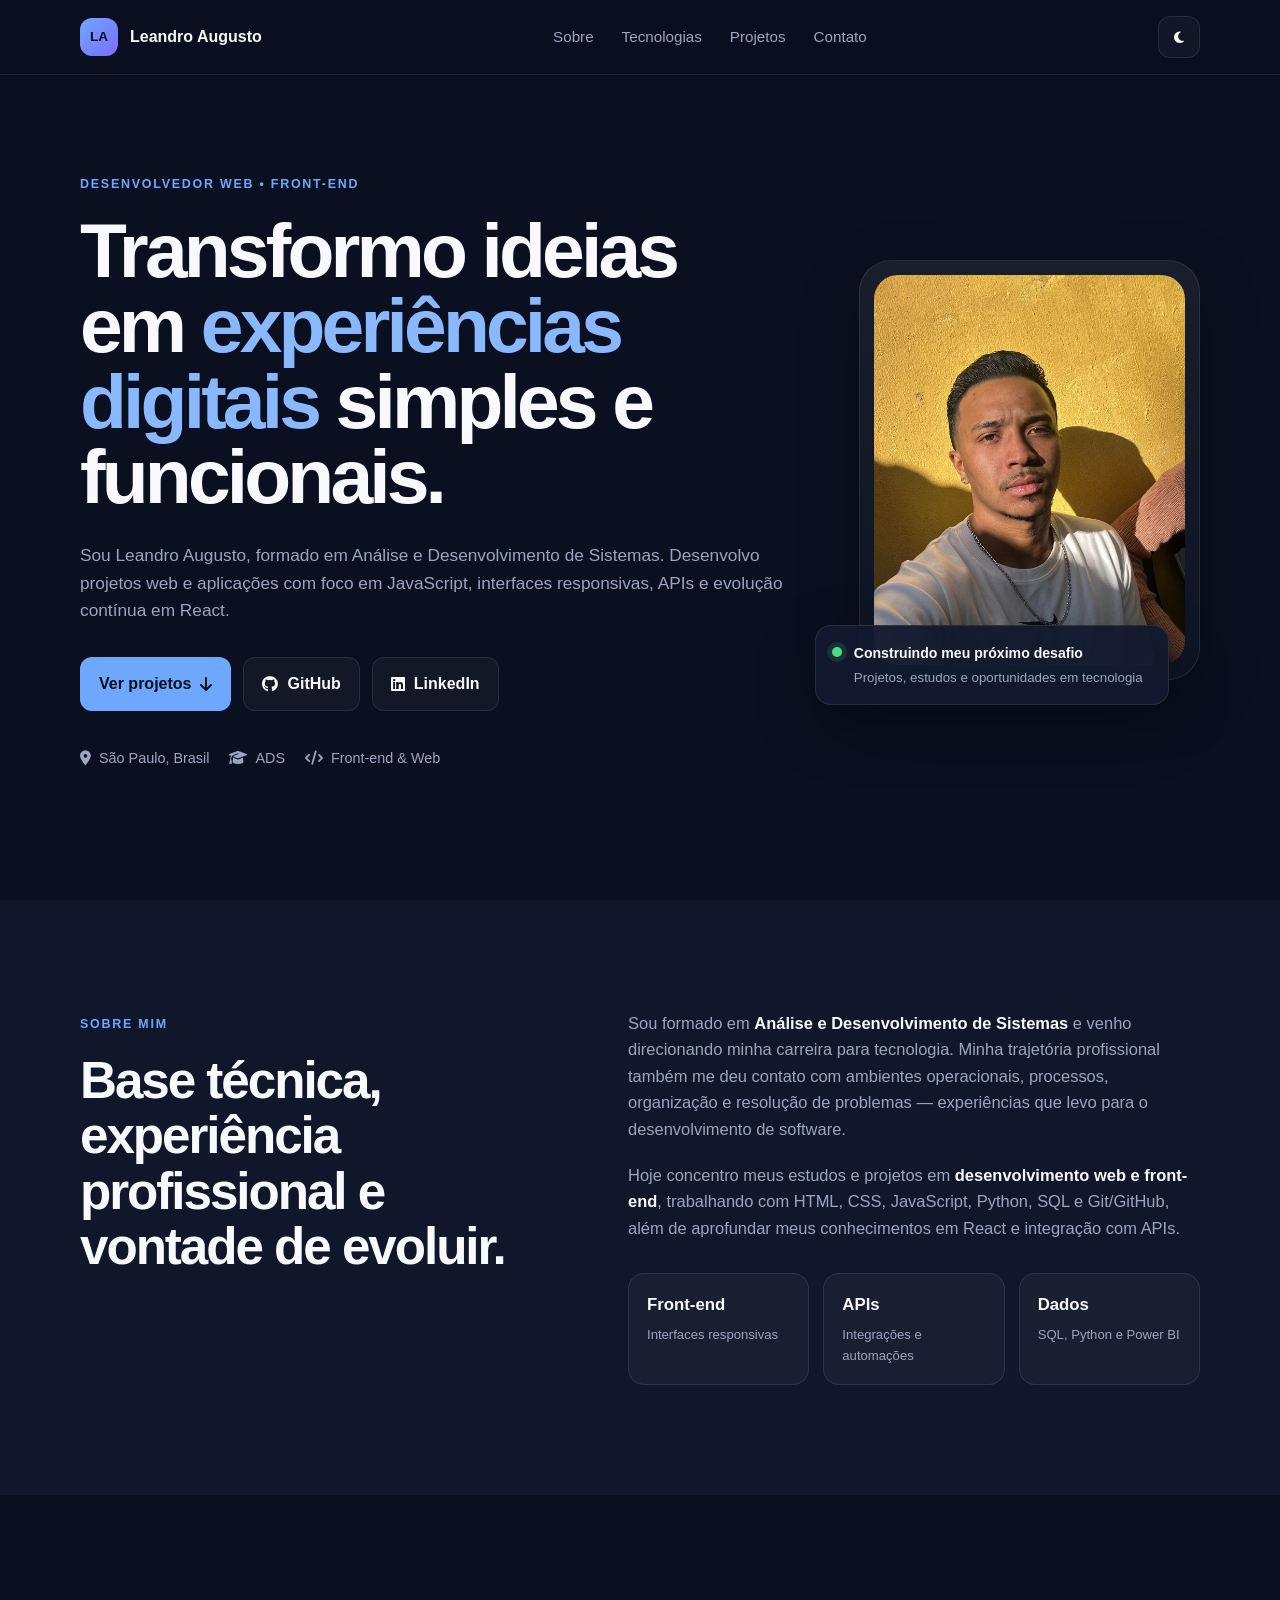
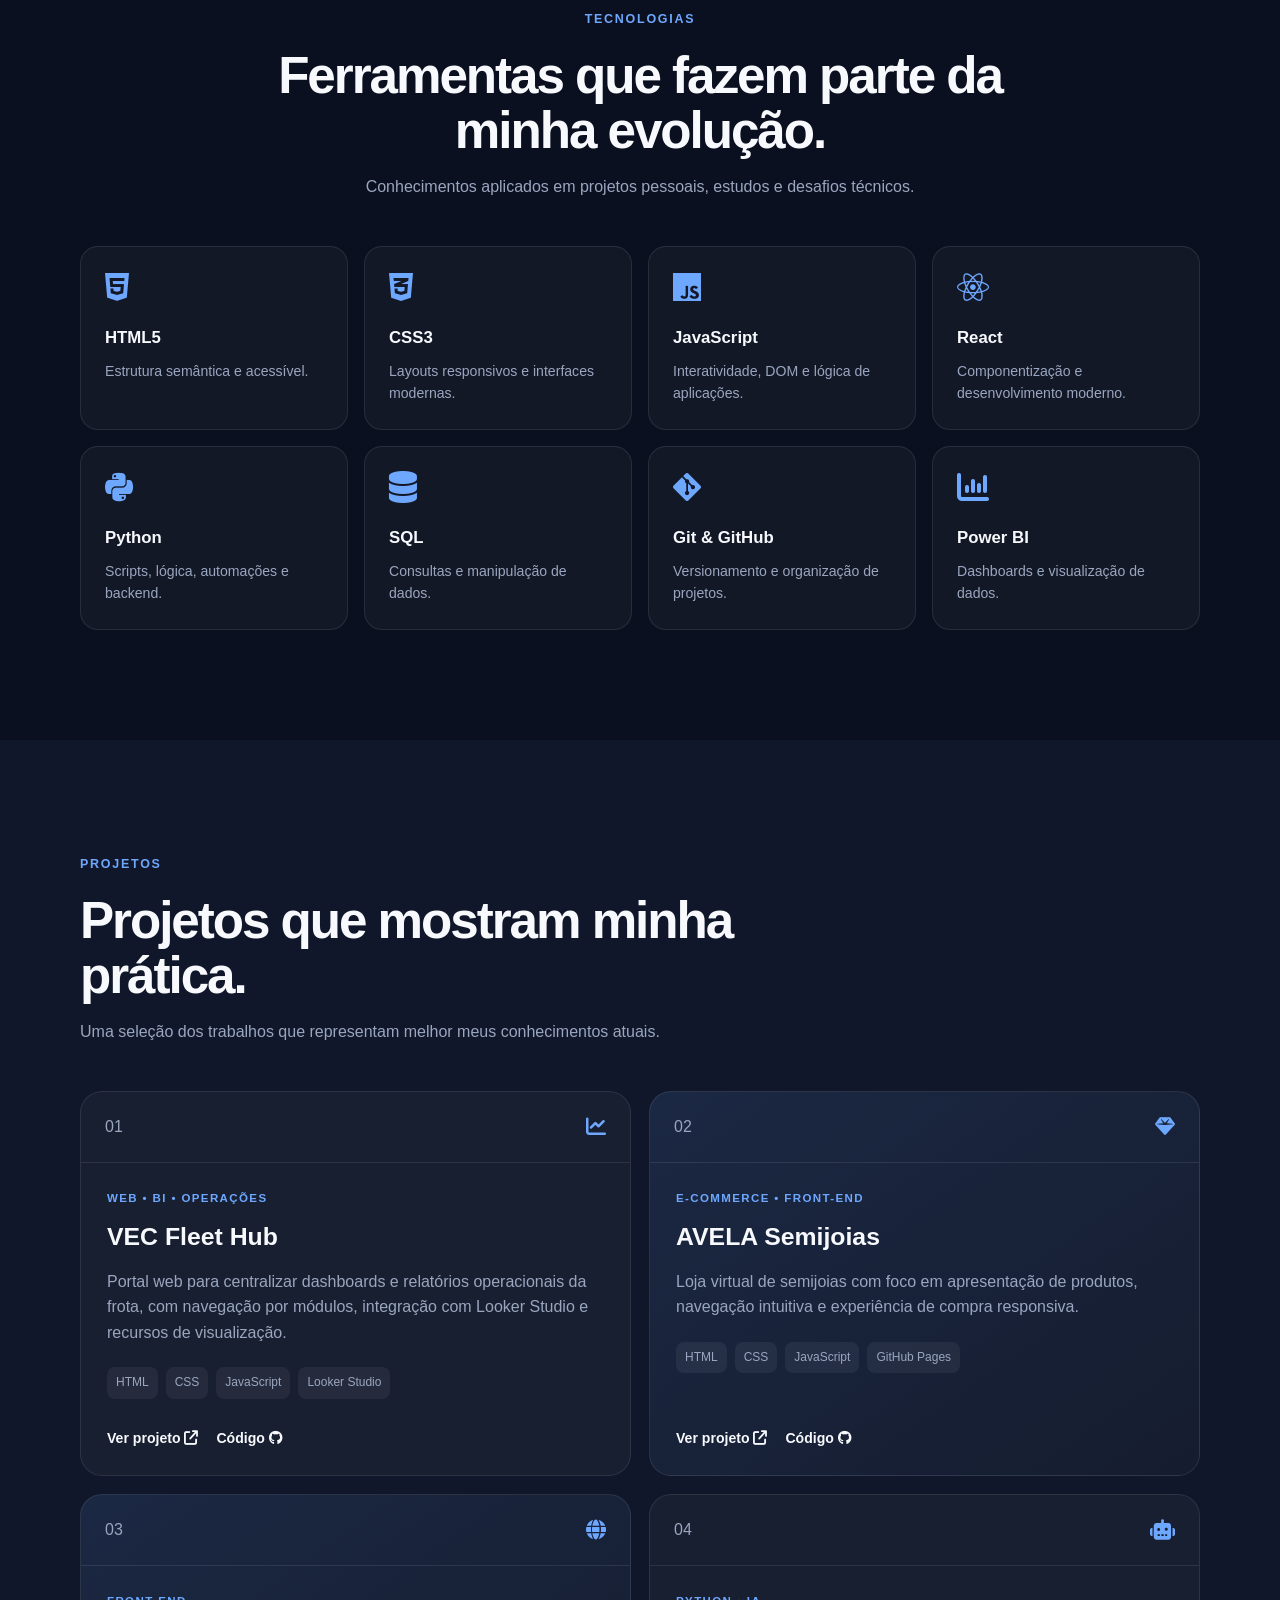
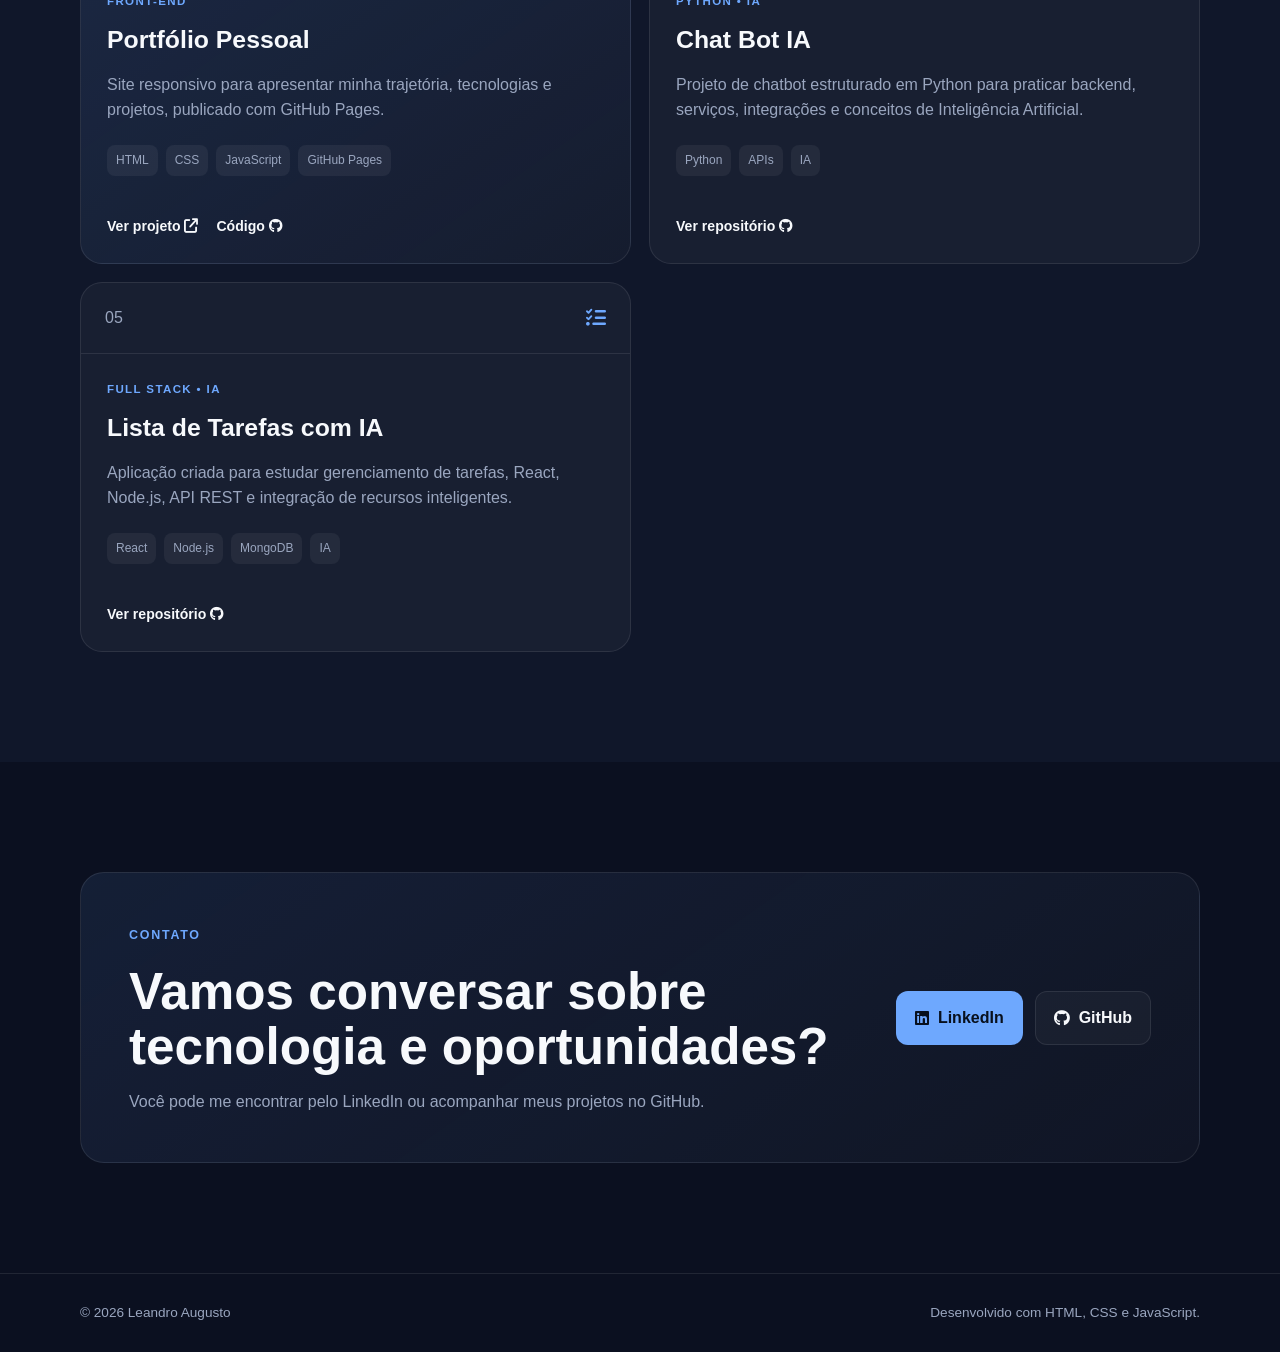
==== commit d5d7a397: "Atualiza projetos do portfólio com AVELA Semijoias" ====
--- a/index.html
+++ b/index.html
@@ -102,8 +102,34 @@
                     <p>Uma seleção dos trabalhos que representam melhor meus conhecimentos atuais.</p>
                 </div>
                 <div class="projects-grid">
+                    <article class="project-card reveal">
+                        <div class="project-topline"><span>01</span><i class="fa-solid fa-chart-line"></i></div>
+                        <div class="project-body">
+                            <span class="project-type">WEB • BI • OPERAÇÕES</span>
+                            <h3>VEC Fleet Hub</h3>
+                            <p>Portal web para centralizar dashboards e relatórios operacionais da frota, com navegação por módulos, integração com Looker Studio e recursos de visualização.</p>
+                            <div class="tags"><span>HTML</span><span>CSS</span><span>JavaScript</span><span>Looker Studio</span></div>
+                            <div class="project-links">
+                                <a href="https://lehguto12.github.io/portal-vec-fleet/" target="_blank" rel="noopener noreferrer">Ver projeto <i class="fa-solid fa-arrow-up-right-from-square"></i></a>
+                                <a href="https://github.com/Lehguto12/portal-vec-fleet" target="_blank" rel="noopener noreferrer">Código <i class="fa-brands fa-github"></i></a>
+                            </div>
+                        </div>
+                    </article>
                     <article class="project-card featured reveal">
-                        <div class="project-topline"><span>01</span><i class="fa-solid fa-globe"></i></div>
+                        <div class="project-topline"><span>02</span><i class="fa-solid fa-gem"></i></div>
+                        <div class="project-body">
+                            <span class="project-type">E-COMMERCE • FRONT-END</span>
+                            <h3>AVELA Semijoias</h3>
+                            <p>Loja virtual de semijoias com foco em apresentação de produtos, navegação intuitiva e experiência de compra responsiva.</p>
+                            <div class="tags"><span>HTML</span><span>CSS</span><span>JavaScript</span><span>GitHub Pages</span></div>
+                            <div class="project-links">
+                                <a href="https://lehguto12.github.io/AVELA-SEMIJOIAS/" target="_blank" rel="noopener noreferrer">Ver projeto <i class="fa-solid fa-arrow-up-right-from-square"></i></a>
+                                <a href="https://github.com/Lehguto12/AVELA-SEMIJOIAS" target="_blank" rel="noopener noreferrer">Código <i class="fa-brands fa-github"></i></a>
+                            </div>
+                        </div>
+                    </article>
+                    <article class="project-card featured reveal">
+                        <div class="project-topline"><span>03</span><i class="fa-solid fa-globe"></i></div>
                         <div class="project-body">
                             <span class="project-type">FRONT-END</span>
                             <h3>Portfólio Pessoal</h3>
@@ -116,20 +142,7 @@
                         </div>
                     </article>
                     <article class="project-card reveal">
-                        <div class="project-topline"><span>02</span><i class="fa-solid fa-chart-line"></i></div>
-                        <div class="project-body">
-                            <span class="project-type">WEB • BI • OPERAÇÕES</span>
-                            <h3>VEC Fleet Hub</h3>
-                            <p>Portal web para centralizar dashboards e relatórios operacionais da frota, com navegação por módulos, integração com Looker Studio e recursos de visualização.</p>
-                            <div class="tags"><span>HTML</span><span>CSS</span><span>JavaScript</span><span>Looker Studio</span></div>
-                            <div class="project-links">
-                                <a href="https://lehguto12.github.io/portal-vec-fleet/" target="_blank" rel="noopener noreferrer">Ver projeto <i class="fa-solid fa-arrow-up-right-from-square"></i></a>
-                                <a href="https://github.com/Lehguto12/portal-vec-fleet" target="_blank" rel="noopener noreferrer">Código <i class="fa-brands fa-github"></i></a>
-                            </div>
-                        </div>
-                    </article>
-                    <article class="project-card reveal">
-                        <div class="project-topline"><span>03</span><i class="fa-solid fa-robot"></i></div>
+                        <div class="project-topline"><span>04</span><i class="fa-solid fa-robot"></i></div>
                         <div class="project-body">
                             <span class="project-type">PYTHON • IA</span>
                             <h3>Chat Bot IA</h3>
@@ -139,23 +152,13 @@
                         </div>
                     </article>
                     <article class="project-card reveal">
-                        <div class="project-topline"><span>04</span><i class="fa-solid fa-list-check"></i></div>
+                        <div class="project-topline"><span>05</span><i class="fa-solid fa-list-check"></i></div>
                         <div class="project-body">
                             <span class="project-type">FULL STACK • IA</span>
                             <h3>Lista de Tarefas com IA</h3>
                             <p>Aplicação criada para estudar gerenciamento de tarefas, React, Node.js, API REST e integração de recursos inteligentes.</p>
                             <div class="tags"><span>React</span><span>Node.js</span><span>MongoDB</span><span>IA</span></div>
                             <div class="project-links"><a href="https://github.com/Lehguto12/Lista-de-tarefas-IA" target="_blank" rel="noopener noreferrer">Ver repositório <i class="fa-brands fa-github"></i></a></div>
-                        </div>
-                    </article>
-                    <article class="project-card reveal">
-                        <div class="project-topline"><span>05</span><i class="fa-solid fa-terminal"></i></div>
-                        <div class="project-body">
-                            <span class="project-type">PYTHON • LÓGICA</span>
-                            <h3>Desafio Target Sistemas</h3>
-                            <p>Soluções de exercícios técnicos utilizando Python, lógica de programação, manipulação de dados e leitura de JSON.</p>
-                            <div class="tags"><span>Python</span><span>JSON</span><span>Lógica</span></div>
-                            <div class="project-links"><a href="https://github.com/Lehguto12/Target-Sistemas" target="_blank" rel="noopener noreferrer">Ver repositório <i class="fa-brands fa-github"></i></a></div>
                         </div>
                     </article>
                 </div>
